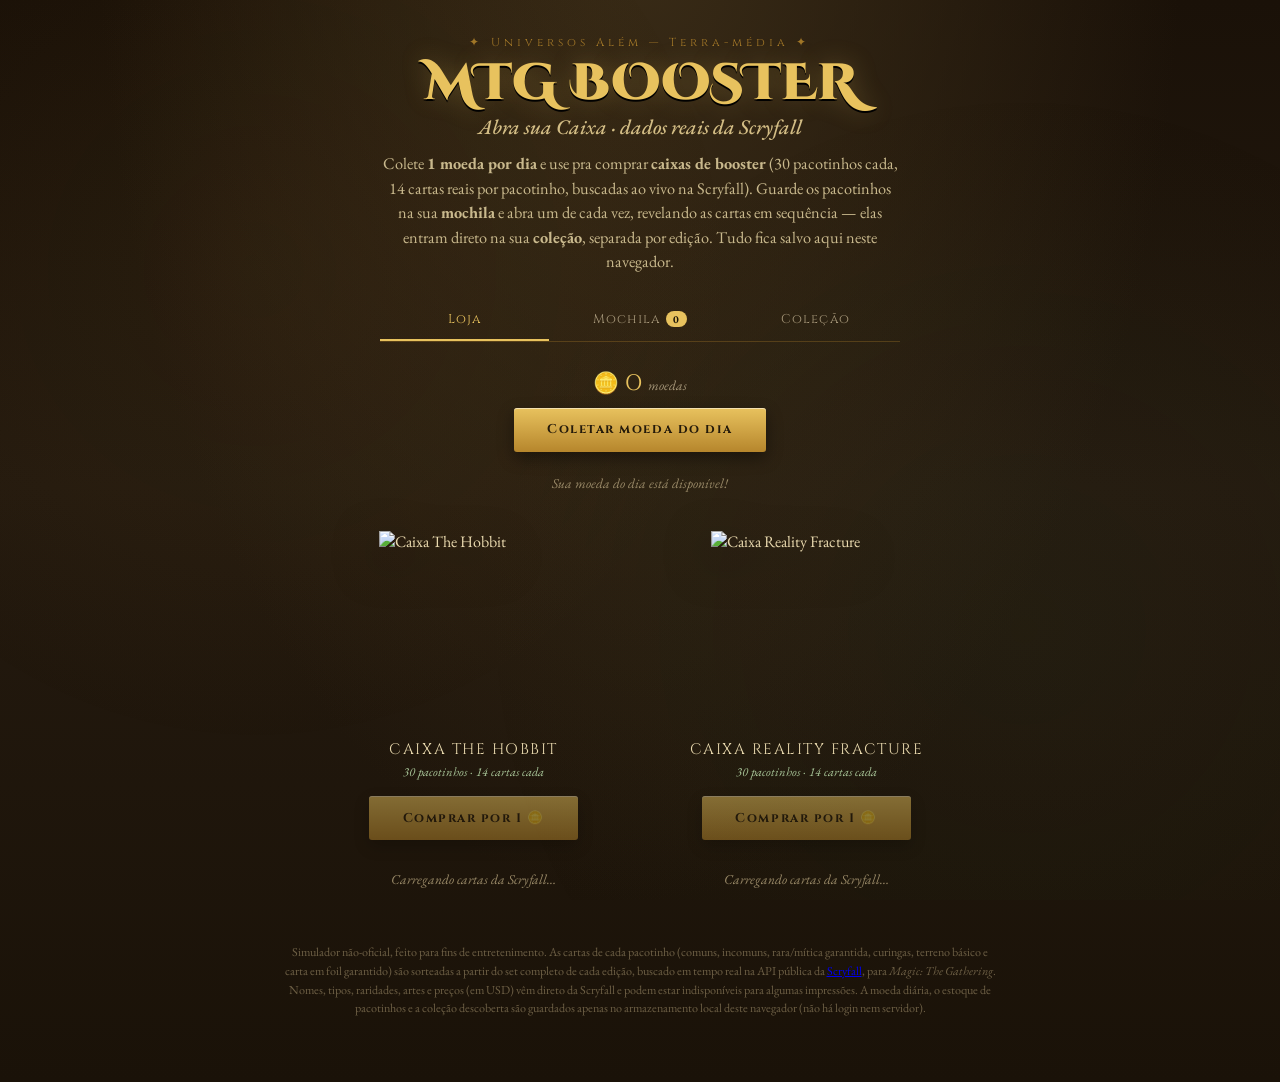
==== docs/index.html @ 319fe2d5 "correção do lugar das pastas" ====
<!DOCTYPE html>
<html lang="pt-BR">
<head>
<meta charset="UTF-8">
<meta name="viewport" content="width=device-width, initial-scale=1, viewport-fit=cover">
<title>MTG Booster — Simulador de Pacotinhos</title>
<link rel="stylesheet" href="style.css">
</head>
<body>
<div class="wrap">

  <header>
    <p class="eyebrow-rune">✦ Universos Além — Terra-média ✦</p>
    <h1>MTG BOOSTER<span>Abra sua Caixa · dados reais da Scryfall</span></h1>
    <p class="subline">Colete <strong>1 moeda por dia</strong> e use pra comprar <strong>caixas de booster</strong> (30 pacotinhos cada, 14 cartas reais por pacotinho, buscadas ao vivo na Scryfall). Guarde os pacotinhos na sua <strong>mochila</strong> e abra um de cada vez, revelando as cartas em sequência — elas entram direto na sua <strong>coleção</strong>, separada por edição. Tudo fica salvo aqui neste navegador.</p>
  </header>

  <nav class="tab-bar" id="tabBar">
    <button type="button" class="tab-btn is-active" data-tab="loja">Loja</button>
    <button type="button" class="tab-btn" data-tab="mochila">Mochila<span class="tab-badge" id="mochilaBadge" hidden>0</span></button>
    <button type="button" class="tab-btn" data-tab="colecao">Coleção</button>
  </nav>

  <section class="tab-panel is-active" id="tab-loja" data-tab-panel="loja">
    <div class="coin-bar">
      <div class="coin-balance">
        <span class="coin-icon">🪙</span>
        <span id="coinBalance">0</span>
        <span class="coin-label">moedas</span>
      </div>
      <button type="button" class="open-btn" id="collectCoinBtn" disabled>Coletar moeda do dia</button>
      <p class="count-note" id="coinNote">Carregando…</p>
    </div>

    <div class="shop-grid" id="shopGrid"></div>
  </section>

  <section class="tab-panel" id="tab-mochila" data-tab-panel="mochila">
    <div class="gallery-zone" id="stockZone">
      <div class="gallery-head">
        <h2>SUA MOCHILA</h2>
        <span class="gallery-count" id="stockCount">Nenhum pacotinho ainda</span>
      </div>
      <div class="stock-grid" id="stockGrid">
        <p class="coll-empty">Compre uma caixa na Loja pra receber 30 pacotinhos na mochila.</p>
      </div>
    </div>
  </section>

  <section class="tab-panel" id="tab-colecao" data-tab-panel="colecao">
    <div class="gallery-zone" id="collectionZone">
      <div class="gallery-head">
        <h2>SUA COLEÇÃO</h2>
        <span class="gallery-count" id="collectionCount">0 cartas descobertas</span>
      </div>
      <div class="collection-sets" id="collectionGrid"></div>
    </div>
  </section>

  <footer id="footerNote">
    Simulador não-oficial, feito para fins de entretenimento. As cartas de cada pacotinho (comuns, incomuns, rara/mítica garantida, curingas, terreno básico e carta em foil garantido) são sorteadas a partir do set completo de cada edição, buscado em tempo real na API pública da <a href="https://scryfall.com" target="_blank" rel="noopener">Scryfall</a>, para <em>Magic: The Gathering</em>. Nomes, tipos, raridades, artes e preços (em USD) vêm direto da Scryfall e podem estar indisponíveis para algumas impressões. A moeda diária, o estoque de pacotinhos e a coleção descoberta são guardados apenas no armazenamento local deste navegador (não há login nem servidor).
  </footer>

</div>

<div class="reveal-overlay" id="revealOverlay" style="display:none">
  <div class="reveal-modal">
    <div class="reveal-head">
      <span id="revealProgress">Carta 1 / 14</span>
      <button type="button" class="ghost-btn tiny" id="revealCloseBtn">Fechar ✕</button>
    </div>
    <div class="reveal-card-stage" id="revealCardStage"></div>
    <p class="reveal-hint">Clique na carta (ou no botão) pra ver a próxima</p>
    <div class="reveal-controls">
      <button type="button" class="open-btn" id="revealNextBtn">Próxima carta →</button>
    </div>
  </div>
</div>

<script src="main.js"></script>
</body>
</html>
---- docs/style.css ----
@import url('https://fonts.googleapis.com/css2?family=Cinzel:wght@500;700;900&family=Cinzel+Decorative:wght@700;900&family=EB+Garamond:ital,wght@0,400;0,500;0,600;1,400&display=swap');

:root{
  --parchment:#e9d9ae;
  --parchment-dark:#d3bd85;
  --ink:#2b1c10;
  --gold:#b6862c;
  --gold-bright:#e8c25e;
  --shire-green:#3f5a34;
  --shadow-hall:#1a1108;

  --c-w:#d9c98a; --c-u:#3c6ea5; --c-b:#2a2430; --c-r:#9c3a2a; --c-g:#3c6b3a; --c-c:#6b6255; --c-m:#7a5a2a; --c-l:#5b4a2c;

  box-sizing:border-box;
  padding-top:env(safe-area-inset-top,0px);
  padding-bottom:env(safe-area-inset-bottom,0px);
}
html{scroll-padding-top:env(safe-area-inset-top,0px);}
*{box-sizing:inherit;}

body{
  margin:0;
  min-height:100%;
  background:
    radial-gradient(ellipse at 50% -10%, #3a2c17 0%, transparent 60%),
    linear-gradient(180deg, var(--shadow-hall) 0%, #241a0f 45%, #1a1208 100%);
  color:var(--parchment);
  font-family:'EB Garamond', Georgia, serif;
  overflow-x:hidden;
  position:relative;
}
body::before{
  content:"";
  position:fixed; inset:0;
  background-image:
    radial-gradient(circle at 20% 30%, rgba(182,134,44,0.06), transparent 40%),
    radial-gradient(circle at 80% 70%, rgba(63,90,52,0.08), transparent 45%);
  pointer-events:none;
  z-index:0;
}

.wrap{
  position:relative;
  z-index:1;
  max-width:1100px;
  margin:0 auto;
  padding:2.2rem 1.25rem 4rem;
  display:flex;
  flex-direction:column;
  align-items:center;
}

header{ text-align:center; margin-bottom:1.6rem; }
.eyebrow-rune{
  font-family:'Cinzel', serif; font-size:0.72rem; letter-spacing:0.35em;
  color:var(--gold); opacity:0.85; margin:0 0 0.4rem;
}
h1{
  font-family:'Cinzel Decorative', 'Cinzel', serif; font-weight:900;
  font-size:clamp(2.1rem, 6vw, 3.2rem); margin:0; color:var(--gold-bright);
  text-shadow:0 2px 0 #000, 0 0 24px rgba(232,194,94,0.25); line-height:1.05;
}
h1 span{
  display:block; font-family:'EB Garamond', serif; font-style:italic; font-weight:500;
  font-size:clamp(1rem, 3vw, 1.3rem); color:var(--parchment-dark); margin-top:0.35rem;
  text-shadow:none;
}
.subline{ max-width:520px; margin:0.9rem auto 0; color:#c9b98d; font-size:1.02rem; line-height:1.5; }

.stage{
  width:100%; display:flex; flex-direction:column; align-items:center;
  min-height:440px; justify-content:center; padding:1rem 0; position:relative;
}
.stage.shake{ animation:shake .5s ease; }
@keyframes shake{
  10%,90%{ transform:translate(-1px,0); } 20%,80%{ transform:translate(2px,-1px); }
  30%,50%,70%{ transform:translate(-4px,1px); } 40%,60%{ transform:translate(4px,-1px); }
}

/* ---------- Pack ---------- */
.pack-zone{ display:flex; flex-direction:column; align-items:center; gap:1.4rem; }
.pack{
  width:190px; height:190px; cursor:pointer;
  transition:transform .25s ease;
}
.pack:hover{ transform:translateY(-6px); }
.pack:active{ transform:translateY(-2px) scale(.98); }
.pack-art{ width:100%; height:100%; object-fit:contain; display:block; filter:drop-shadow(0 14px 22px rgba(0,0,0,0.5)); }
.pack-title{ font-family:'Cinzel', serif; font-size:0.95rem; letter-spacing:0.1em; color:var(--parchment); text-align:center; line-height:1.3; margin:0.2rem 0 0; }
.pack-title small{ display:block; font-family:'EB Garamond'; font-style:italic; letter-spacing:0; font-size:0.78rem; color:#a7c497; margin-top:0.25rem; }

.open-btn, .ghost-btn{
  font-family:'Cinzel', serif; font-weight:700; letter-spacing:0.12em; font-size:0.8rem;
  padding:0.85rem 2.1rem; border-radius:3px; cursor:pointer;
}
.open-btn{
  background:linear-gradient(180deg, var(--gold-bright), var(--gold)); color:#241a0a; border:none;
  box-shadow:0 6px 16px rgba(0,0,0,0.4), inset 0 1px 0 rgba(255,255,255,0.5);
  transition:transform .15s ease;
}
.open-btn:hover{ transform:translateY(-2px); }
.open-btn:disabled{ opacity:0.5; cursor:default; transform:none; }
.ghost-btn{ background:transparent; border:1px solid var(--gold); color:var(--gold-bright); font-size:0.75rem; padding:0.6rem 1.3rem; }
.ghost-btn:hover{ background:rgba(182,134,44,0.15); }
.count-note{ font-size:0.85rem; color:#9a8a68; font-style:italic; }

.burst{ position:absolute; inset:0; pointer-events:none; z-index:6; }
.mote{ position:absolute; width:6px; height:6px; border-radius:50%; background:var(--gold-bright); opacity:0; }

/* ---------- Reveal stack ---------- */
.reveal{ width:100%; display:none; flex-direction:column; align-items:center; }
.reveal.show{ display:flex; }

.reveal-head{
  width:100%; display:flex; align-items:baseline; justify-content:space-between; flex-wrap:wrap; gap:0.6rem;
  margin-bottom:0.4rem; border-bottom:1px solid rgba(182,134,44,0.35); padding-bottom:0.6rem;
}
.reveal-head h2{ font-family:'Cinzel', serif; font-size:1.05rem; letter-spacing:0.08em; color:var(--gold-bright); margin:0; }
.reveal-head .prog{ font-size:0.85rem; color:#a7987a; font-style:italic; }

.stack-zone{
  position:relative; width:210px; height:300px; margin:1.6rem 0 1.1rem;
}
.stack-card{
  position:absolute; inset:0; perspective:1000px;
}
.stack-card .mcard{
  position:relative; width:100%; height:100%; transform-style:preserve-3d;
  transition:transform .55s cubic-bezier(.2,.7,.2,1), opacity .3s ease;
  cursor:pointer;
}
.stack-card .mcard.flipped{ transform:rotateY(180deg); }
.mface{ position:absolute; inset:0; border-radius:9px; backface-visibility:hidden; overflow:hidden; box-shadow:0 10px 24px rgba(0,0,0,0.55); }
.mback{ background:linear-gradient(155deg, #2e4a2a 0%, var(--shire-green) 35%, #1f3319 100%); border:1px solid #14200f; display:flex; align-items:center; justify-content:center; }
.mback::before{ content:""; position:absolute; inset:7px; border:1px solid rgba(232,194,94,0.4); border-radius:5px; }
.mback span{ font-family:'Cinzel Decorative', serif; color:var(--gold-bright); font-size:1.4rem; font-weight:900; opacity:0.9; }

.mfront{ transform:rotateY(180deg); display:flex; flex-direction:column; border:1px solid rgba(0,0,0,0.4); padding:6px; background:#171310; }
.mfront .frame{ flex:1; border-radius:5px; padding:7px 8px 8px; display:flex; flex-direction:column; position:relative; overflow:hidden; }
.namebar{ display:flex; align-items:center; justify-content:space-between; gap:4px; font-family:'Cinzel', serif; font-weight:700; font-size:0.68rem; color:#1c1508; background:rgba(255,255,255,0.85); border-radius:3px; padding:3px 6px; line-height:1.15; }
.namebar .nm{ overflow:hidden; text-overflow:ellipsis; white-space:nowrap; }
.namebar .cost{ display:flex; gap:2px; flex-shrink:0; }
.pip{ width:13px; height:13px; border-radius:50%; display:flex; align-items:center; justify-content:center; font-size:0.55rem; font-weight:800; color:#fff; box-shadow:inset 0 0 0 1px rgba(0,0,0,0.35); }
.art{ margin-top:5px; flex:1; border-radius:3px; position:relative; overflow:hidden; box-shadow:inset 0 0 0 1px rgba(0,0,0,0.35), inset 0 -14px 22px rgba(0,0,0,0.35); }
.typebar{ margin-top:5px; font-family:'Cinzel', serif; font-size:0.55rem; font-weight:700; color:#1c1508; background:rgba(255,255,255,0.8); border-radius:3px; padding:2.5px 6px; display:flex; align-items:center; justify-content:space-between; gap:4px; }
.rgem{ width:9px; height:9px; border-radius:50%; flex-shrink:0; box-shadow:0 0 4px currentColor; }
.textbox{ margin-top:5px; background:rgba(245,239,220,0.95); border-radius:3px; padding:5px 6px; font-size:0.56rem; line-height:1.3; color:#2a2015; flex:1; overflow:hidden; }
.textbox .flavor{ display:block; font-style:italic; color:#5a4d38; margin-top:2px; }
.ptbox{ position:absolute; bottom:5px; right:6px; background:rgba(255,255,255,0.92); border-radius:3px; padding:1px 6px; font-family:'Cinzel', serif; font-weight:800; font-size:0.62rem; color:#1c1508; box-shadow:0 0 0 1px rgba(0,0,0,0.3); }
.pricetag{ position:absolute; bottom:5px; left:6px; background:rgba(20,15,8,0.85); color:var(--gold-bright); border-radius:3px; padding:1px 6px; font-family:'Cinzel', serif; font-weight:700; font-size:0.55rem; }

.mfront.r-mythic .frame{ box-shadow:0 0 0 2px #d4a949, inset 0 0 16px rgba(212,169,73,0.4); }
.mfront.r-rare .frame{ box-shadow:0 0 0 2px #d8b84a; }
.mfront.r-uncommon .frame{ box-shadow:0 0 0 1px #b9c2c9; }
.mfront.r-common .frame{ box-shadow:0 0 0 1px rgba(0,0,0,0.3); }

/* foil shimmer */
.foil-badge{
  position:absolute; top:5px; right:5px; z-index:3;
  font-family:'Cinzel', serif; font-weight:800; font-size:0.48rem; letter-spacing:0.06em;
  padding:1.5px 5px; border-radius:9px; color:#241a0a;
  background:linear-gradient(120deg,#ffd9a0,#fff3c8,#a0d9ff,#ffd9a0);
  background-size:220% 100%;
  animation:foilbadge 2.6s linear infinite;
  box-shadow:0 0 5px rgba(255,255,255,0.6);
}
@keyframes foilbadge{ 0%{background-position:0% 0;} 100%{background-position:220% 0;} }
.mfront.is-foil::after{
  content:"";
  position:absolute; inset:0;
  background:linear-gradient(115deg, transparent 30%, rgba(255,255,255,0.55) 45%, rgba(255,200,255,0.35) 50%, rgba(180,230,255,0.4) 55%, transparent 70%);
  background-size:250% 250%;
  mix-blend-mode:overlay;
  animation:foilsheen 3.2s ease-in-out infinite;
  pointer-events:none;
}
@keyframes foilsheen{ 0%{background-position:0% 0%;} 50%{background-position:100% 100%;} 100%{background-position:0% 0%;} }

/* mythic reveal blast */
.mythic-flash{
  position:fixed; inset:0; pointer-events:none; z-index:50;
  background:radial-gradient(circle at 50% 45%, rgba(255,196,90,0.55), rgba(255,120,40,0.25) 35%, transparent 65%);
  opacity:0;
}
.mythic-flash.go{ animation:mflash 1s ease-out; }
@keyframes mflash{ 0%{opacity:0;} 15%{opacity:1;} 100%{opacity:0;} }
.mcard.mythic-pop{ animation:mythicpop 1s cubic-bezier(.2,.7,.2,1); }
@keyframes mythicpop{
  0%{ transform:rotateY(180deg) scale(1); filter:brightness(1); }
  30%{ transform:rotateY(180deg) scale(1.18); filter:brightness(1.6) drop-shadow(0 0 30px #ffb347); }
  60%{ transform:rotateY(180deg) scale(1.1); filter:brightness(1.3) drop-shadow(0 0 22px #ffb347); }
  100%{ transform:rotateY(180deg) scale(1); filter:brightness(1); }
}
.ember{ position:fixed; bottom:-10px; width:5px; height:5px; border-radius:50%; background:#ff9a3c; pointer-events:none; z-index:49; opacity:0; }

.tap-hint{ font-size:0.8rem; color:#a7987a; font-style:italic; min-height:1.2em; margin-bottom:0.4rem; }

.detail{ width:100%; max-width:420px; margin-top:0.3rem; padding:1rem 1.1rem; background:rgba(0,0,0,0.35); border:1px solid rgba(182,134,44,0.4); border-radius:8px; display:none; }
.detail.show{ display:block; }
.detail h3{ font-family:'Cinzel', serif; margin:0 0 0.3rem; color:var(--gold-bright); font-size:1.05rem; }
.detail p{ margin:0.2rem 0; color:#d8caa8; font-size:0.9rem; line-height:1.5; }
.detail .tag{ display:inline-block; font-family:'Cinzel', serif; font-size:0.66rem; letter-spacing:0.08em; padding:0.15rem 0.55rem; border-radius:20px; margin-right:0.4rem; margin-top:0.4rem; }
.detail .price{ font-family:'Cinzel', serif; font-size:1.1rem; color:var(--gold-bright); margin-top:0.5rem; }

.actions-row{ display:flex; gap:0.8rem; justify-content:center; margin-top:0.9rem; flex-wrap:wrap; }

/* collected strip */
.collected{ width:100%; max-width:560px; margin-top:1.3rem; }
.collected-label{ font-family:'Cinzel', serif; font-size:0.7rem; letter-spacing:0.1em; color:#a7987a; margin-bottom:0.5rem; }
.strip{ display:flex; flex-wrap:wrap; gap:6px; }
.chip{
  width:34px; height:48px; border-radius:4px; position:relative; flex-shrink:0;
  box-shadow:0 3px 8px rgba(0,0,0,0.5); cursor:default; opacity:0; transform:translateY(6px);
  animation:chipin .35s ease forwards;
}
@keyframes chipin{ to{ opacity:1; transform:translateY(0); } }
.chip.foil::after{ content:"✦"; position:absolute; top:1px; right:1px; font-size:0.5rem; color:#fff9dd; }
.chip.r-mythic{ box-shadow:0 0 8px #ffb347, 0 3px 8px rgba(0,0,0,0.5); }

.summary{
  width:100%; max-width:480px; margin-top:1.6rem; padding:1.1rem 1.2rem;
  background:rgba(0,0,0,0.32); border:1px solid rgba(182,134,44,0.4); border-radius:8px; text-align:center;
}
.summary h2{ font-family:'Cinzel', serif; color:var(--gold-bright); font-size:1.05rem; margin:0 0 0.4rem; }
.summary .total{ font-family:'Cinzel Decorative', serif; font-size:1.9rem; color:var(--gold-bright); margin:0.3rem 0; }
.summary .sub{ font-size:0.82rem; color:#a7987a; font-style:italic; }

.collection-panel{
  width:100%; max-width:640px; margin-top:2.2rem; padding:1.2rem 1.3rem;
  background:rgba(0,0,0,0.28); border:1px solid rgba(182,134,44,0.3); border-radius:8px;
}
.coll-head{ display:flex; align-items:baseline; justify-content:space-between; flex-wrap:wrap; gap:0.5rem; margin-bottom:0.8rem; }
.coll-head h2{ font-family:'Cinzel', serif; font-size:1rem; letter-spacing:0.08em; color:var(--gold-bright); margin:0; }
.coll-count{ font-size:0.82rem; color:#a7987a; font-style:italic; }
.coll-grid{ display:flex; flex-wrap:wrap; gap:8px; min-height:56px; }
.coll-empty{ font-size:0.85rem; color:#6d5f45; font-style:italic; }
.coll-card{
  position:relative; width:56px; height:78px; border-radius:5px; flex-shrink:0;
  box-shadow:0 3px 8px rgba(0,0,0,0.5); display:flex; align-items:flex-end;
  opacity:0; transform:translateY(6px); animation:chipin .3s ease forwards;
}
.coll-card.r-mythic{ box-shadow:0 0 8px #ffb347, 0 3px 8px rgba(0,0,0,0.5); }
.coll-card.r-rare{ box-shadow:0 0 0 1.5px #d8b84a, 0 3px 8px rgba(0,0,0,0.5); }
.coll-card.r-uncommon{ box-shadow:0 0 0 1px #b9c2c9, 0 3px 8px rgba(0,0,0,0.5); }
.coll-card.is-foil::after{
  content:""; position:absolute; inset:0; border-radius:5px;
  background:linear-gradient(115deg, transparent 30%, rgba(255,255,255,0.55) 45%, rgba(180,230,255,0.4) 55%, transparent 70%);
  background-size:250% 250%; mix-blend-mode:overlay; animation:foilsheen 3.2s ease-in-out infinite; pointer-events:none;
}
.coll-card .coll-star{ position:absolute; top:2px; right:3px; font-size:0.55rem; color:#fff9dd; text-shadow:0 0 3px #000; }
.coll-name{ font-size:0.42rem; line-height:1.15; padding:2px 3px; color:#1c1508; background:rgba(255,255,255,0.82); width:100%; border-radius:0 0 5px 5px; }
.ghost-btn.tiny{ font-size:0.66rem; padding:0.4rem 0.9rem; margin-top:0.9rem; }

footer{ margin-top:2.6rem; text-align:center; font-size:0.76rem; color:#6d5f45; max-width:720px; line-height:1.55; }

/* ---------------- Gallery (real collection view) ---------------- */
.gallery-zone{ width:100%; margin-top:0.6rem; }
.gallery-head{
  display:flex; align-items:baseline; justify-content:space-between; gap:1rem;
  flex-wrap:wrap; border-bottom:1px solid rgba(182,134,44,0.35); padding-bottom:0.5rem; margin-bottom:1rem;
}
.gallery-head h2{ font-family:'Cinzel', serif; font-size:1rem; letter-spacing:0.12em; color:var(--gold-bright); margin:0; }
.gallery-count{ font-size:0.78rem; color:#c9b98d; }
.gallery-grid{
  display:grid;
  grid-template-columns:repeat(auto-fill, minmax(160px, 1fr));
  gap:1rem;
}
.gallery-card{
  display:flex; flex-direction:column; text-decoration:none; color:inherit;
  background:rgba(0,0,0,0.28); border:1px solid rgba(182,134,44,0.3); border-radius:10px;
  overflow:hidden; transition:transform 0.15s ease, box-shadow 0.15s ease;
}
.gallery-card:hover{ transform:translateY(-3px); box-shadow:0 6px 16px rgba(0,0,0,0.45); }
.gallery-card.r-mythic{ border-color:#d4794a; box-shadow:0 0 10px rgba(212,121,74,0.35); }
.gallery-card.r-rare{ border-color:#d8b84a; box-shadow:0 0 8px rgba(216,184,74,0.25); }
.gallery-card.r-uncommon{ border-color:#b9c2c9; }
.gallery-art{ width:100%; aspect-ratio:5/7; background:#150e07; position:relative; }
.gallery-art img{ width:100%; height:100%; object-fit:cover; display:block; }
.art-badges{
  position:absolute; top:6px; left:6px; z-index:1;
  display:flex; flex-direction:column; align-items:flex-start; gap:3px;
}
.slot-badge, .fullart-badge, .foil-badge{
  font-family:'Cinzel', serif; font-size:0.58rem; letter-spacing:0.04em;
  padding:2px 6px; border-radius:4px; box-shadow:0 1px 4px rgba(0,0,0,0.5);
}
.slot-badge{ color:var(--parchment); background:rgba(20,15,8,0.82); }
.fullart-badge{ color:#1c1508; background:var(--gold-bright); }
.foil-badge{
  color:#0d1420;
  background:linear-gradient(120deg,#9be8ff,#c9a7ff 35%,#ffe08a 70%,#9be8ff);
}
.count-badge{
  position:absolute; top:6px; right:6px; z-index:1;
  font-family:'Cinzel', serif; font-weight:800; font-size:0.62rem;
  color:#1c1508; background:var(--parchment); padding:2px 6px; border-radius:10px;
  box-shadow:0 1px 4px rgba(0,0,0,0.5);
}
.gallery-info{ display:flex; flex-direction:column; gap:0.15rem; padding:0.55rem 0.65rem 0.7rem; }
.gallery-name{ font-family:'Cinzel', serif; font-size:0.78rem; color:var(--parchment); line-height:1.2; }
.gallery-type{ font-size:0.68rem; color:#a89774; }
.gallery-tag{ font-size:0.66rem; font-weight:600; }
.gallery-price{ font-size:0.74rem; color:var(--gold-bright); margin-top:0.15rem; }

/* ---------------- Coleção: álbum de figurinhas por edição ---------------- */
.collection-sets{ display:flex; flex-direction:column; gap:1.8rem; }
.set-section-title{
  font-family:'Cinzel', serif; font-size:0.85rem; letter-spacing:0.1em; color:var(--gold-bright);
  margin:0; padding-bottom:0.35rem;
}
.set-section-title span{ font-weight:400; color:#a7987a; font-size:0.75rem; margin-left:0.4rem; }
.set-section-toggle{
  all:unset; display:flex; align-items:center; gap:0.5rem; width:100%; cursor:pointer;
  border-bottom:1px solid rgba(182,134,44,0.25); margin-bottom:0.7rem;
}
.set-section-chevron{
  color:var(--gold-bright); font-size:0.8rem; transition:transform .2s ease; flex-shrink:0;
}
.set-section.is-collapsed .set-section-chevron{ transform:rotate(-90deg); }
.set-section.is-collapsed .gallery-grid{ display:none; }
.coll-number-badge{
  position:absolute; bottom:6px; left:6px; z-index:1;
  font-family:'Cinzel', serif; font-size:0.6rem; letter-spacing:0.03em;
  color:var(--parchment); background:rgba(20,15,8,0.82); padding:2px 6px; border-radius:4px;
}
.gallery-card-locked{ opacity:0.9; }
.gallery-art-locked{
  display:flex; align-items:center; justify-content:center;
  background:repeating-linear-gradient(45deg,#2c2c2c,#2c2c2c 10px,#383838 10px,#383838 20px);
}
.locked-question{ font-family:'Cinzel', serif; font-size:2.4rem; font-weight:800; color:#7d7d7d; }
.gallery-name-locked{ color:#7d7d7d; }

@media (max-width:420px){ .pack{ width:180px; height:258px; } .stack-zone{ width:180px; height:258px; } }
@media (prefers-reduced-motion: reduce){ .mcard, .pack, .open-btn, .mythic-flash.go, .mcard.mythic-pop{ animation:none !important; transition:none !important; } }

/* ---------------- Caixa / pacotinhos ---------------- */
.box-stage{ display:flex; flex-direction:column; align-items:center; gap:1.2rem; width:100%; padding:1rem 0 1.6rem; }
.results-zone{ width:100%; margin-top:1.6rem; }
.pack-block{ margin-bottom:1.8rem; }
.pack-block-title{
  font-family:'Cinzel', serif; font-size:0.85rem; letter-spacing:0.08em; color:var(--gold-bright);
  margin:0 0 0.6rem; border-bottom:1px solid rgba(182,134,44,0.25); padding-bottom:0.35rem;
}
.pack-block-title span{ font-weight:400; color:#a7987a; font-size:0.75rem; margin-left:0.4rem; }
.pack-grid{ grid-template-columns:repeat(auto-fill, minmax(120px, 1fr)); gap:0.6rem; }

/* ---------------- Estoque de pacotinhos ---------------- */
.stock-grid{
  display:grid; grid-template-columns:repeat(auto-fill, minmax(120px, 1fr)); gap:1.3rem;
}
.stock-pack{
  all:unset; cursor:pointer; display:flex; flex-direction:column; align-items:center; gap:0.4rem;
  transition:transform .15s ease; position:relative;
}
.stock-pack:hover{ transform:translateY(-3px); }
.stock-pack:disabled{ opacity:0.4; cursor:default; transform:none; }
.stock-pack-face{
  width:120px; height:120px; position:relative;
  display:flex; align-items:center; justify-content:center;
}
.stock-pack-img{ width:100%; height:100%; object-fit:contain; display:block; filter:drop-shadow(0 8px 14px rgba(0,0,0,0.5)); }
.stock-pack-count{
  position:absolute; top:-0.2rem; right:0.3rem; font-family:'Cinzel', serif; font-weight:700;
  font-size:0.75rem; color:#241a0a; background:var(--gold-bright); border-radius:999px;
  padding:0.15rem 0.5rem; box-shadow:0 2px 6px rgba(0,0,0,0.4);
}
.stock-pack-label{ font-size:0.7rem; color:#a7987a; text-align:center; }

/* ---------------- Modal de revelação carta-a-carta ---------------- */
.reveal-overlay{
  position:fixed; inset:0; z-index:50; display:flex; align-items:center; justify-content:center;
  background:rgba(10,7,3,0.86); padding:1.2rem;
}
.reveal-modal{
  width:100%; max-width:340px; display:flex; flex-direction:column; align-items:center; gap:0.7rem;
  background:rgba(20,15,8,0.6); border:1px solid rgba(182,134,44,0.4); border-radius:12px;
  padding:1.1rem 1.1rem 1.4rem;
}
.reveal-head{ width:100%; display:flex; align-items:center; justify-content:space-between; gap:0.6rem; }
.reveal-head span{ font-family:'Cinzel', serif; font-size:0.78rem; letter-spacing:0.08em; color:var(--gold-bright); }
.reveal-card-stage{ width:100%; cursor:pointer; }
.reveal-card-stage .reveal-card{
  display:flex; flex-direction:column; text-decoration:none; color:inherit;
  background:rgba(0,0,0,0.28); border:1px solid rgba(182,134,44,0.3); border-radius:10px;
  overflow:hidden; animation:revealIn .28s ease;
}
.reveal-card.r-mythic{ border-color:#d4794a; box-shadow:0 0 12px rgba(212,121,74,0.4); }
.reveal-card.r-rare{ border-color:#d8b84a; box-shadow:0 0 10px rgba(216,184,74,0.3); }
.reveal-card.r-uncommon{ border-color:#b9c2c9; }
.reveal-scryfall-link{
  display:block; text-align:center; font-size:0.68rem; color:var(--gold-bright);
  padding:0.4rem 0.65rem 0.6rem; text-decoration:none;
}
.reveal-scryfall-link:hover{ text-decoration:underline; }
.reveal-hint{ font-size:0.72rem; color:#8a7a58; font-style:italic; margin:0; }
.reveal-controls{ width:100%; display:flex; justify-content:center; }
@keyframes revealIn{
  from{ opacity:0; transform:scale(0.9) translateY(10px); }
  to{ opacity:1; transform:scale(1) translateY(0); }
}
@media (prefers-reduced-motion: reduce){ .reveal-card{ animation:none !important; } }

/* ---------------- Abas (Loja / Mochila / Coleção) ---------------- */
.tab-bar{
  display:flex; gap:0.4rem; width:100%; max-width:520px; margin:0 0 1.4rem;
  border-bottom:1px solid rgba(182,134,44,0.3);
}
.tab-btn{
  flex:1; position:relative; background:transparent; border:none; cursor:pointer;
  font-family:'Cinzel', serif; font-size:0.8rem; letter-spacing:0.08em; color:#a7987a;
  padding:0.7rem 0.5rem; border-bottom:2px solid transparent; transition:color .15s ease, border-color .15s ease;
}
.tab-btn:hover{ color:var(--parchment); }
.tab-btn.is-active{ color:var(--gold-bright); border-bottom-color:var(--gold-bright); }
.tab-badge{
  display:inline-block; margin-left:0.35rem; font-family:'EB Garamond'; font-weight:700; font-size:0.68rem;
  color:#1c1508; background:var(--gold-bright); border-radius:9px; padding:0.05rem 0.45rem;
}
.tab-panel{ width:100%; display:none; flex-direction:column; align-items:center; }
.tab-panel.is-active{ display:flex; }

/* ---------------- Loja ---------------- */
.coin-bar{
  display:flex; flex-direction:column; align-items:center; gap:0.5rem; margin-bottom:1.6rem;
}
.coin-balance{
  display:flex; align-items:baseline; gap:0.35rem; font-family:'Cinzel Decorative', serif;
  font-size:1.6rem; color:var(--gold-bright);
}
.coin-icon{ font-size:1.3rem; }
.coin-label{ font-family:'EB Garamond'; font-size:0.85rem; font-style:italic; color:#a7987a; }
.shop-grid{
  display:grid; grid-template-columns:repeat(auto-fit, minmax(210px, 1fr)); gap:1.6rem; width:100%; max-width:640px;
}
.shop-item{ display:flex; flex-direction:column; align-items:center; gap:1rem; }
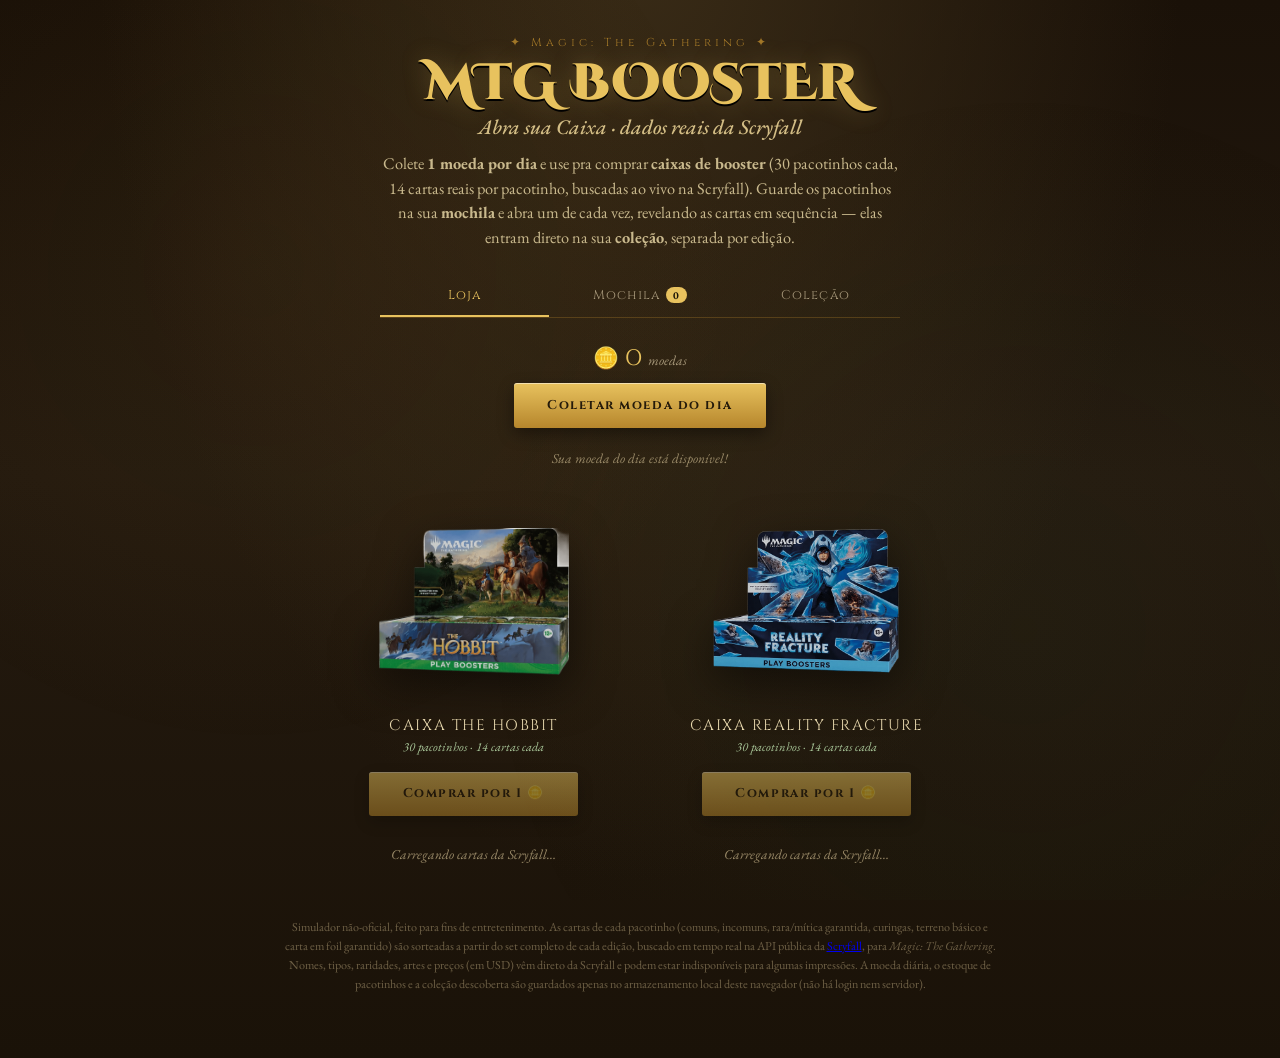
==== commit b63745a3: "V 1.0.0" ====
--- a/docs/index.html
+++ b/docs/index.html
@@ -10,9 +10,9 @@
 <div class="wrap">
 
   <header>
-    <p class="eyebrow-rune">✦ Universos Além — Terra-média ✦</p>
+    <p class="eyebrow-rune">✦ Magic: The Gathering ✦</p>
     <h1>MTG BOOSTER<span>Abra sua Caixa · dados reais da Scryfall</span></h1>
-    <p class="subline">Colete <strong>1 moeda por dia</strong> e use pra comprar <strong>caixas de booster</strong> (30 pacotinhos cada, 14 cartas reais por pacotinho, buscadas ao vivo na Scryfall). Guarde os pacotinhos na sua <strong>mochila</strong> e abra um de cada vez, revelando as cartas em sequência — elas entram direto na sua <strong>coleção</strong>, separada por edição. Tudo fica salvo aqui neste navegador.</p>
+    <p class="subline">Colete <strong>1 moeda por dia</strong> e use pra comprar <strong>caixas de booster</strong> (30 pacotinhos cada, 14 cartas reais por pacotinho, buscadas ao vivo na Scryfall). Guarde os pacotinhos na sua <strong>mochila</strong> e abra um de cada vez, revelando as cartas em sequência — elas entram direto na sua <strong>coleção</strong>, separada por edição.</p>
   </header>
 
   <nav class="tab-bar" id="tabBar">
